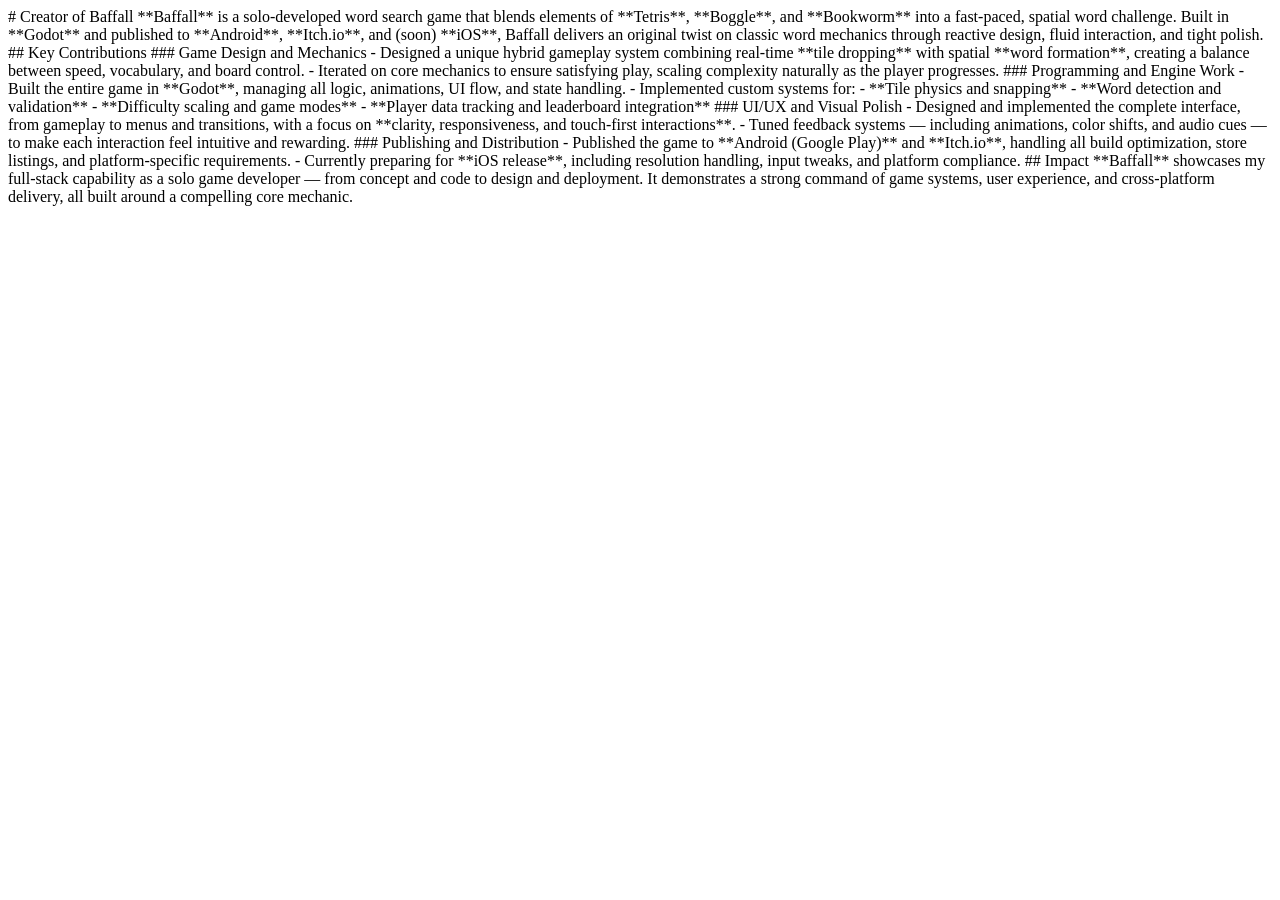
==== projects/baffall/index.html @ a32f5350 "init" ====
<!DOCTYPE html>
<html lang="en">
    
    <head>
        <meta charset="UTF-8">
        <meta name="viewport" content="width=device-width, initial-scale=1.0">
        <title>Baffall - Projects - Robert Oldroyd</title>
        <link rel="stylesheet" href="styles.css">
    </head>
    
    # Creator of Baffall

**Baffall** is a solo-developed word search game that blends elements of **Tetris**, **Boggle**, and **Bookworm** into a fast-paced, spatial word challenge. Built in **Godot** and published to **Android**, **Itch.io**, and (soon) **iOS**, Baffall delivers an original twist on classic word mechanics through reactive design, fluid interaction, and tight polish.

## Key Contributions

### Game Design and Mechanics

- Designed a unique hybrid gameplay system combining real-time **tile dropping** with spatial **word formation**, creating a balance between speed, vocabulary, and board control.
- Iterated on core mechanics to ensure satisfying play, scaling complexity naturally as the player progresses.

### Programming and Engine Work

- Built the entire game in **Godot**, managing all logic, animations, UI flow, and state handling.
- Implemented custom systems for:
  - **Tile physics and snapping**
  - **Word detection and validation**
  - **Difficulty scaling and game modes**
  - **Player data tracking and leaderboard integration**

### UI/UX and Visual Polish

- Designed and implemented the complete interface, from gameplay to menus and transitions, with a focus on **clarity, responsiveness, and touch-first interactions**.
- Tuned feedback systems — including animations, color shifts, and audio cues — to make each interaction feel intuitive and rewarding.

### Publishing and Distribution

- Published the game to **Android (Google Play)** and **Itch.io**, handling all build optimization, store listings, and platform-specific requirements.
- Currently preparing for **iOS release**, including resolution handling, input tweaks, and platform compliance.

## Impact

**Baffall** showcases my full-stack capability as a solo game developer — from concept and code to design and deployment. It demonstrates a strong command of game systems, user experience, and cross-platform delivery, all built around a compelling core mechanic.
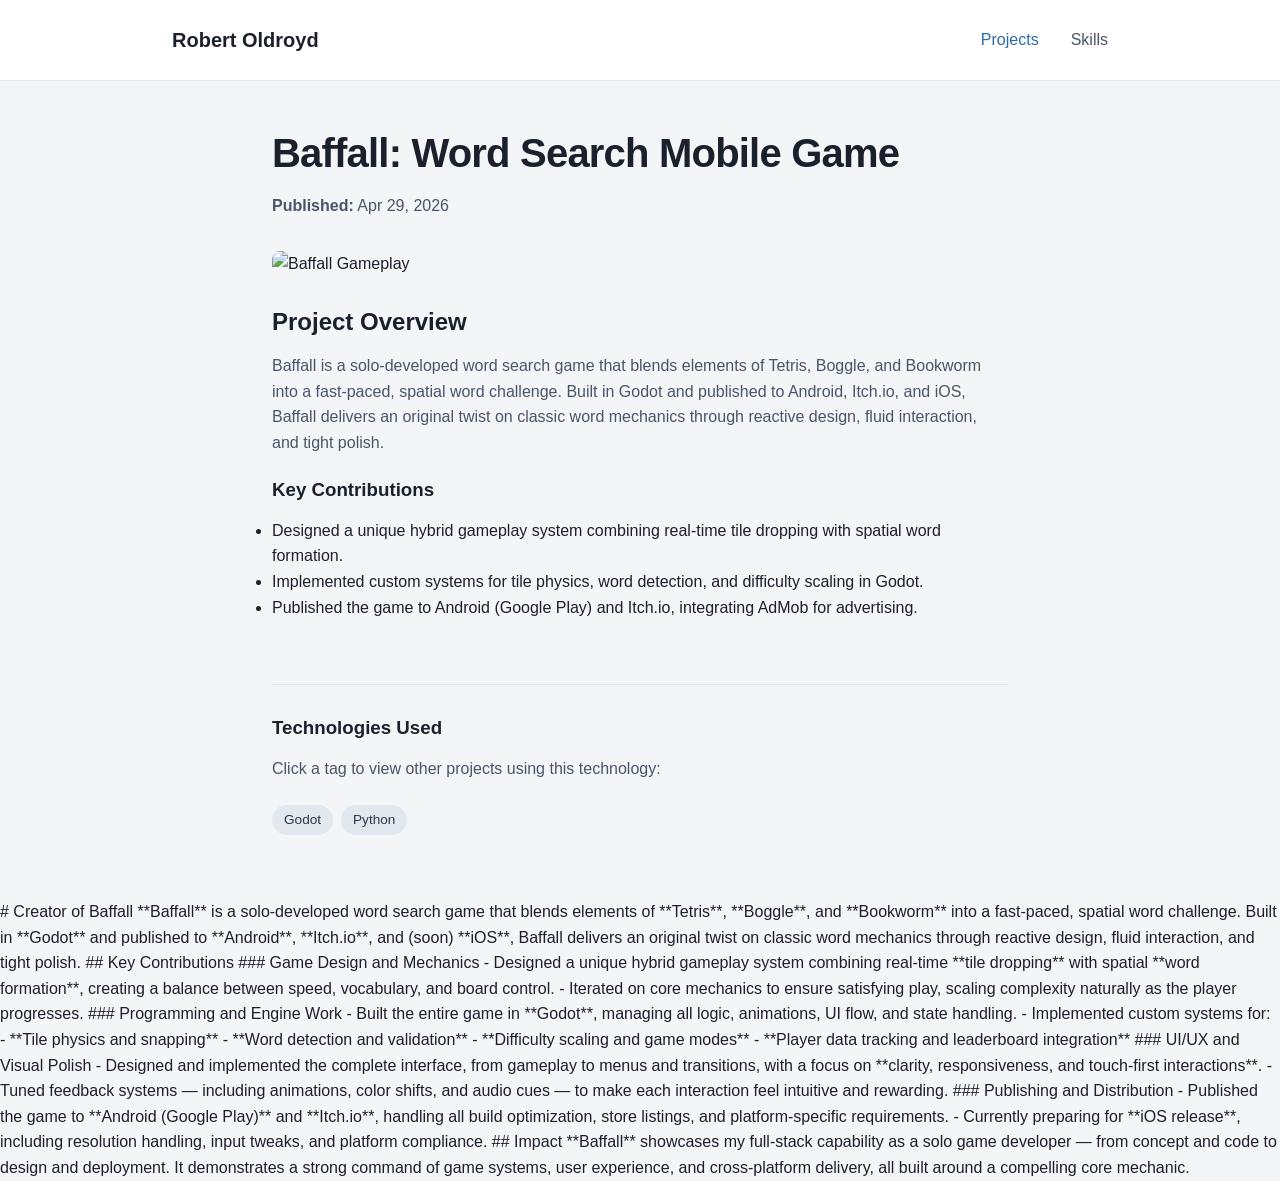
==== commit 9581e43a: "change everything and also break it" ====
--- a/projects/baffall/index.html
+++ b/projects/baffall/index.html
@@ -1,45 +1,106 @@
-
-
 <!DOCTYPE html>
 <html lang="en">
-    
-    <head>
-        <meta charset="UTF-8">
-        <meta name="viewport" content="width=device-width, initial-scale=1.0">
-        <title>Baffall - Projects - Robert Oldroyd</title>
-        <link rel="stylesheet" href="styles.css">
-    </head>
-    
-    # Creator of Baffall
 
-**Baffall** is a solo-developed word search game that blends elements of **Tetris**, **Boggle**, and **Bookworm** into a fast-paced, spatial word challenge. Built in **Godot** and published to **Android**, **Itch.io**, and (soon) **iOS**, Baffall delivers an original twist on classic word mechanics through reactive design, fluid interaction, and tight polish.
+<head>
+    <meta charset="UTF-8">
+    <meta name="viewport" content="width=device-width, initial-scale=1.0">
+    <title>Baffall - Robert Oldroyd</title>
+    <link rel="stylesheet" href="../../styles.css">
+</head>
+
+<body>
+    <nav>
+        <div class="container nav-container">
+            <a href="../../index.html" class="nav-brand">Robert Oldroyd</a>
+            <a href="../../projects.html" class="nav-link active">Projects</a>
+            <a href="../../skills.html" class="nav-link">Skills</a>
+        </div>
+    </nav>
+
+    <main class="container project-content">
+        <h1>Baffall: Word Search Mobile Game</h1>
+        <p><strong>Published:</strong> Apr 29, 2026</p>
+
+        <!-- Add any custom images here -->
+        <div class="grid" style="margin: 2rem 0;">
+            <img src="gameplay1.png" alt="Baffall Gameplay" style="width: 100%; border-radius: 8px;">
+        </div>
+
+        <h2>Project Overview</h2>
+        <p>Baffall is a solo-developed word search game that blends elements of Tetris, Boggle, and Bookworm into a
+            fast-paced, spatial word challenge. Built in Godot and published to Android, Itch.io, and iOS, Baffall
+            delivers an original twist on classic word mechanics through reactive design, fluid interaction, and tight
+            polish.</p>
+
+        <h3>Key Contributions</h3>
+        <ul>
+            <li>Designed a unique hybrid gameplay system combining real-time tile dropping with spatial word formation.
+            </li>
+            <li>Implemented custom systems for tile physics, word detection, and difficulty scaling in Godot.</li>
+            <li>Published the game to Android (Google Play) and Itch.io, integrating AdMob for advertising.</li>
+        </ul>
+
+        <!-- Connected Skills Footer -->
+        <div class="project-meta-footer">
+            <h3>Technologies Used</h3>
+            <p>Click a tag to view other projects using this technology:</p>
+            <div id="baffall-skills" class="project-skills"></div>
+        </div>
+    </main>
+
+    <script src="../../data.js"></script>
+    <script src="../../main.js"></script>
+    <script>
+        // Dynamically inject the skills for this specific project based on our data.js
+        document.addEventListener('DOMContentLoaded', () => {
+            const projectData = portfolioData.projects.find(p => p.id === 'baffall');
+            const container = document.getElementById('baffall-skills');
+            // We pass "../../" as the basePath so the links point back to the root skills.html
+            container.innerHTML = renderSkillTags(projectData.skills, "../../");
+        });
+    </script>
+</body>
+
+</html>
+# Creator of Baffall
+
+**Baffall** is a solo-developed word search game that blends elements of **Tetris**, **Boggle**, and **Bookworm** into a
+fast-paced, spatial word challenge. Built in **Godot** and published to **Android**, **Itch.io**, and (soon) **iOS**,
+Baffall delivers an original twist on classic word mechanics through reactive design, fluid interaction, and tight
+polish.
 
 ## Key Contributions
 
 ### Game Design and Mechanics
 
-- Designed a unique hybrid gameplay system combining real-time **tile dropping** with spatial **word formation**, creating a balance between speed, vocabulary, and board control.
+- Designed a unique hybrid gameplay system combining real-time **tile dropping** with spatial **word formation**,
+creating a balance between speed, vocabulary, and board control.
 - Iterated on core mechanics to ensure satisfying play, scaling complexity naturally as the player progresses.
 
 ### Programming and Engine Work
 
 - Built the entire game in **Godot**, managing all logic, animations, UI flow, and state handling.
 - Implemented custom systems for:
-  - **Tile physics and snapping**
-  - **Word detection and validation**
-  - **Difficulty scaling and game modes**
-  - **Player data tracking and leaderboard integration**
+- **Tile physics and snapping**
+- **Word detection and validation**
+- **Difficulty scaling and game modes**
+- **Player data tracking and leaderboard integration**
 
 ### UI/UX and Visual Polish
 
-- Designed and implemented the complete interface, from gameplay to menus and transitions, with a focus on **clarity, responsiveness, and touch-first interactions**.
-- Tuned feedback systems — including animations, color shifts, and audio cues — to make each interaction feel intuitive and rewarding.
+- Designed and implemented the complete interface, from gameplay to menus and transitions, with a focus on **clarity,
+responsiveness, and touch-first interactions**.
+- Tuned feedback systems — including animations, color shifts, and audio cues — to make each interaction feel intuitive
+and rewarding.
 
 ### Publishing and Distribution
 
-- Published the game to **Android (Google Play)** and **Itch.io**, handling all build optimization, store listings, and platform-specific requirements.
+- Published the game to **Android (Google Play)** and **Itch.io**, handling all build optimization, store listings, and
+platform-specific requirements.
 - Currently preparing for **iOS release**, including resolution handling, input tweaks, and platform compliance.
 
 ## Impact
 
-**Baffall** showcases my full-stack capability as a solo game developer — from concept and code to design and deployment. It demonstrates a strong command of game systems, user experience, and cross-platform delivery, all built around a compelling core mechanic.
+**Baffall** showcases my full-stack capability as a solo game developer — from concept and code to design and
+deployment. It demonstrates a strong command of game systems, user experience, and cross-platform delivery, all built
+around a compelling core mechanic.
--- a/styles.css
+++ b/styles.css
@@ -0,0 +1,84 @@
+/* styles.css */
+:root {
+    --bg-color: #f4f5f7;
+    --surface-color: #ffffff;
+    --text-primary: #1a202c;
+    --text-secondary: #4a5568;
+    --accent-color: #2b6cb0;
+    --accent-hover: #2c5282;
+    --tag-bg: #e2e8f0;
+    --tag-text: #2d3748;
+    --border-radius: 8px;
+    --transition: all 0.2s cubic-bezier(0.4, 0, 0.2, 1);
+}
+
+* { margin: 0; padding: 0; box-sizing: border-box; }
+
+body {
+    font-family: -apple-system, BlinkMacSystemFont, "Segoe UI", Roboto, Helvetica, Arial, sans-serif;
+    color: var(--text-primary);
+    background-color: var(--bg-color);
+    line-height: 1.6;
+}
+
+.container { max-width: 1000px; margin: 0 auto; padding: 0 2rem; }
+
+/* Navigation */
+nav {
+    background: var(--surface-color);
+    border-bottom: 1px solid #e2e8f0;
+    padding: 1.5rem 0;
+    margin-bottom: 3rem;
+}
+.nav-container { display: flex; gap: 2rem; align-items: center; }
+.nav-brand { font-weight: 700; font-size: 1.25rem; color: var(--text-primary); text-decoration: none; margin-right: auto; }
+.nav-link { color: var(--text-secondary); text-decoration: none; font-weight: 500; transition: var(--transition); }
+.nav-link:hover, .nav-link.active { color: var(--accent-color); }
+
+/* Typography */
+h1, h2, h3 { color: var(--text-primary); line-height: 1.2; margin-bottom: 1rem; }
+h1 { font-size: 2.5rem; letter-spacing: -0.02em; }
+p { color: var(--text-secondary); margin-bottom: 1.5rem; }
+
+/* Grids & Cards */
+.grid { display: grid; grid-template-columns: repeat(auto-fill, minmax(300px, 1fr)); gap: 2rem; }
+
+.project-card-link { text-decoration: none; color: inherit; display: block; }
+.project-card {
+    background: var(--surface-color);
+    border: 1px solid #e2e8f0;
+    border-radius: var(--border-radius);
+    padding: 2rem;
+    transition: var(--transition);
+    height: 100%;
+    display: flex;
+    flex-direction: column;
+}
+.project-card-link:hover .project-card {
+    transform: translateY(-4px);
+    box-shadow: 0 10px 25px -5px rgba(0, 0, 0, 0.1);
+    border-color: var(--accent-color);
+}
+.project-title { color: var(--accent-color); }
+.project-description { flex-grow: 1; }
+
+/* Tags */
+.project-skills { display: flex; flex-wrap: wrap; gap: 0.5rem; margin-top: auto; }
+.skill-tag {
+    background: var(--tag-bg);
+    color: var(--tag-text);
+    padding: 0.25rem 0.75rem;
+    border-radius: 20px;
+    font-size: 0.85rem;
+    font-weight: 500;
+    text-decoration: none;
+    transition: var(--transition);
+}
+.skill-tag:hover { background: var(--accent-color); color: white; }
+.skill-tag.large { font-size: 1rem; padding: 0.5rem 1rem; display: inline-flex; align-items: center; gap: 0.5rem; }
+.category-badge { font-size: 0.7rem; text-transform: uppercase; letter-spacing: 0.05em; opacity: 0.7; }
+
+/* Custom Project Pages */
+.project-header-img { width: 100%; height: 300px; object-fit: cover; border-radius: var(--border-radius); margin-bottom: 2rem; }
+.project-content { max-width: 800px; margin: 0 auto 4rem; }
+.project-meta-footer { margin-top: 4rem; padding-top: 2rem; border-top: 1px solid #e2e8f0; }
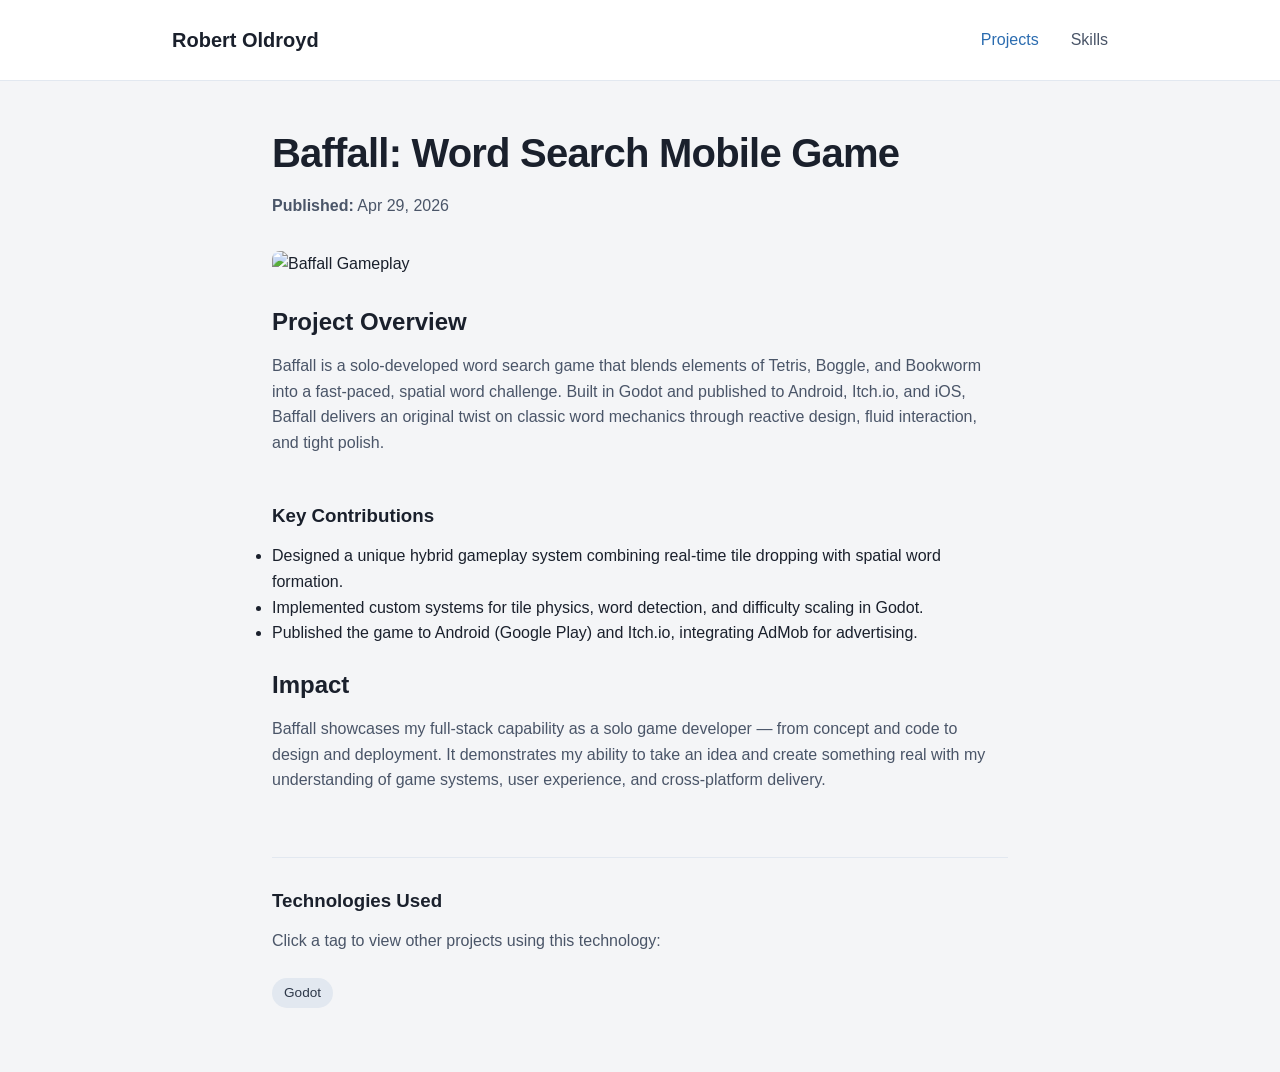
==== commit a76c94b9: "finish basic structure" ====
--- a/projects/baffall/index.html
+++ b/projects/baffall/index.html
@@ -31,7 +31,7 @@
             fast-paced, spatial word challenge. Built in Godot and published to Android, Itch.io, and iOS, Baffall
             delivers an original twist on classic word mechanics through reactive design, fluid interaction, and tight
             polish.</p>
-
+        <br>
         <h3>Key Contributions</h3>
         <ul>
             <li>Designed a unique hybrid gameplay system combining real-time tile dropping with spatial word formation.
@@ -39,6 +39,11 @@
             <li>Implemented custom systems for tile physics, word detection, and difficulty scaling in Godot.</li>
             <li>Published the game to Android (Google Play) and Itch.io, integrating AdMob for advertising.</li>
         </ul>
+        <br>
+        <h2>Impact</h2>
+        <p>Baffall showcases my full-stack capability as a solo game developer — from concept and code to design and
+            deployment. It demonstrates my ability to take an idea and create something real with my understanding of
+            game systems, user experience, and cross-platform delivery.</p>
 
         <!-- Connected Skills Footer -->
         <div class="project-meta-footer">
@@ -62,45 +67,3 @@
 </body>
 
 </html>
-# Creator of Baffall
-
-**Baffall** is a solo-developed word search game that blends elements of **Tetris**, **Boggle**, and **Bookworm** into a
-fast-paced, spatial word challenge. Built in **Godot** and published to **Android**, **Itch.io**, and (soon) **iOS**,
-Baffall delivers an original twist on classic word mechanics through reactive design, fluid interaction, and tight
-polish.
-
-## Key Contributions
-
-### Game Design and Mechanics
-
-- Designed a unique hybrid gameplay system combining real-time **tile dropping** with spatial **word formation**,
-creating a balance between speed, vocabulary, and board control.
-- Iterated on core mechanics to ensure satisfying play, scaling complexity naturally as the player progresses.
-
-### Programming and Engine Work
-
-- Built the entire game in **Godot**, managing all logic, animations, UI flow, and state handling.
-- Implemented custom systems for:
-- **Tile physics and snapping**
-- **Word detection and validation**
-- **Difficulty scaling and game modes**
-- **Player data tracking and leaderboard integration**
-
-### UI/UX and Visual Polish
-
-- Designed and implemented the complete interface, from gameplay to menus and transitions, with a focus on **clarity,
-responsiveness, and touch-first interactions**.
-- Tuned feedback systems — including animations, color shifts, and audio cues — to make each interaction feel intuitive
-and rewarding.
-
-### Publishing and Distribution
-
-- Published the game to **Android (Google Play)** and **Itch.io**, handling all build optimization, store listings, and
-platform-specific requirements.
-- Currently preparing for **iOS release**, including resolution handling, input tweaks, and platform compliance.
-
-## Impact
-
-**Baffall** showcases my full-stack capability as a solo game developer — from concept and code to design and
-deployment. It demonstrates a strong command of game systems, user experience, and cross-platform delivery, all built
-around a compelling core mechanic.
